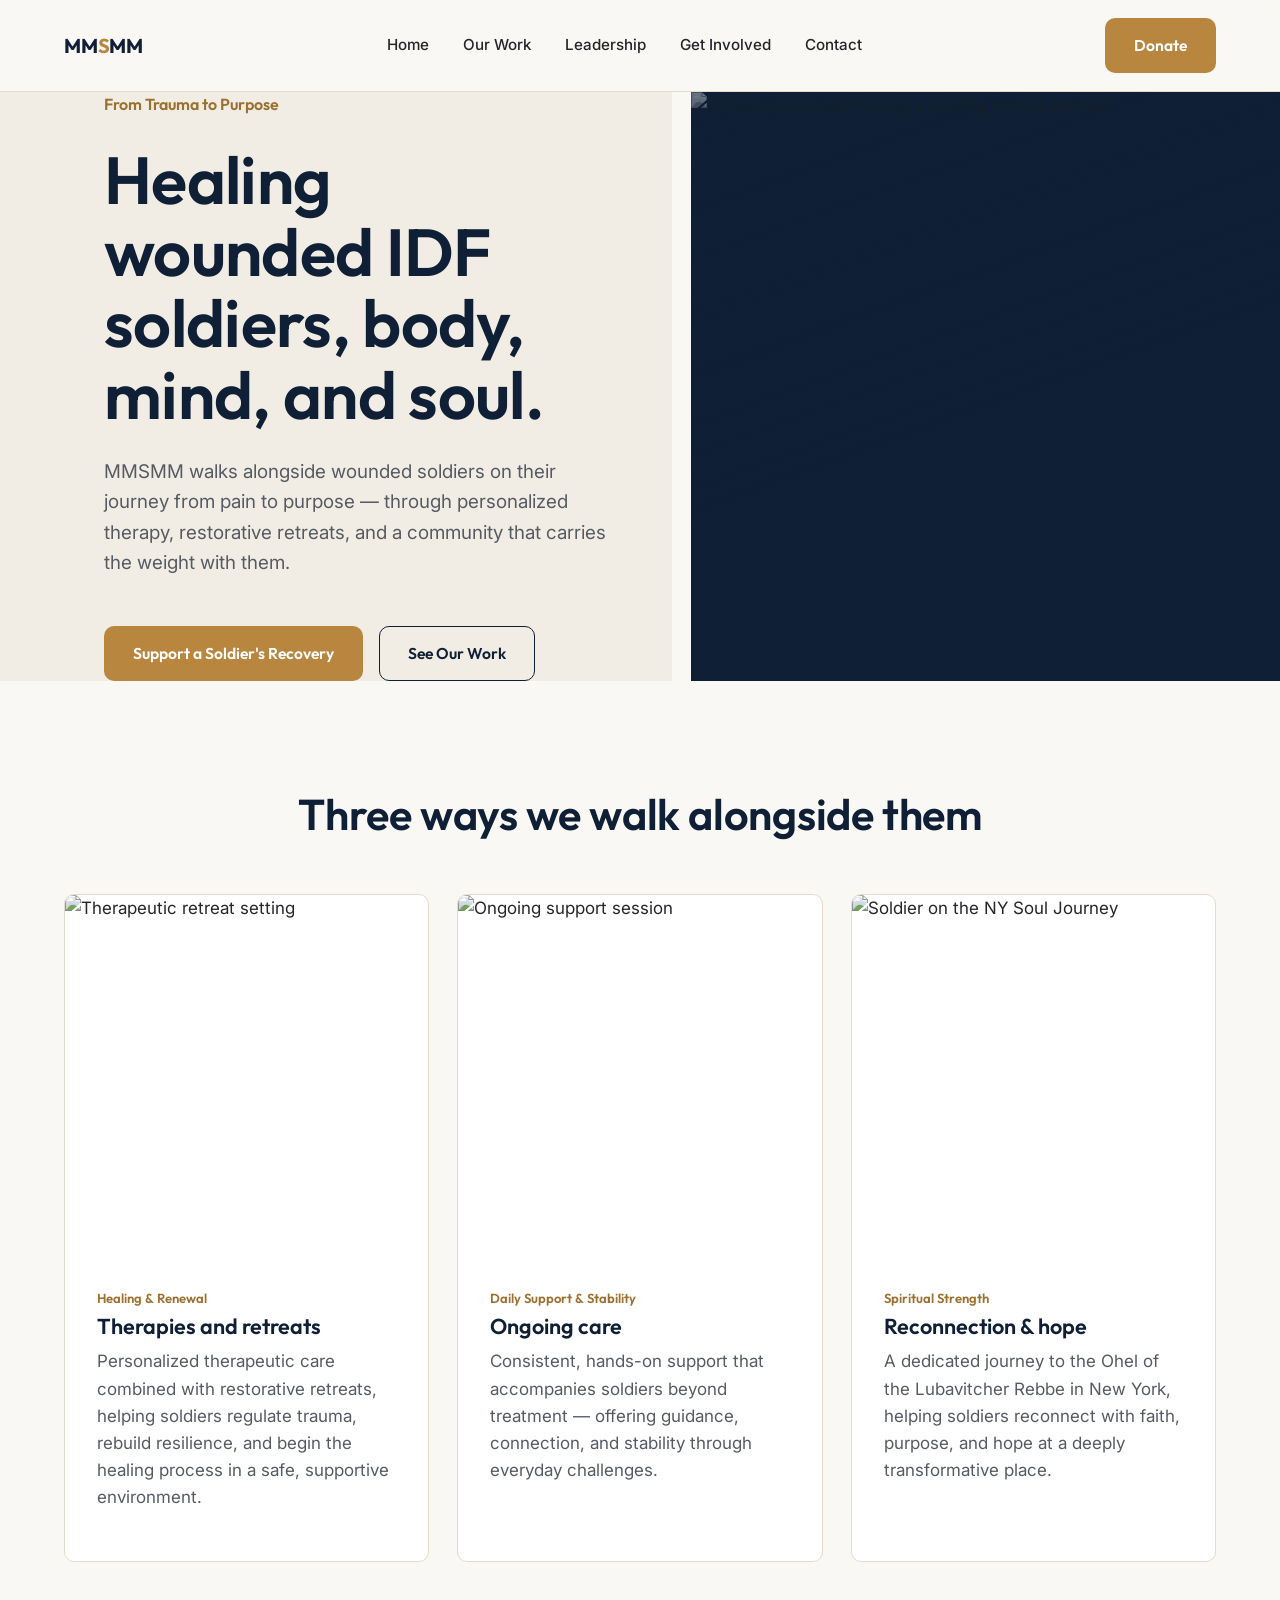
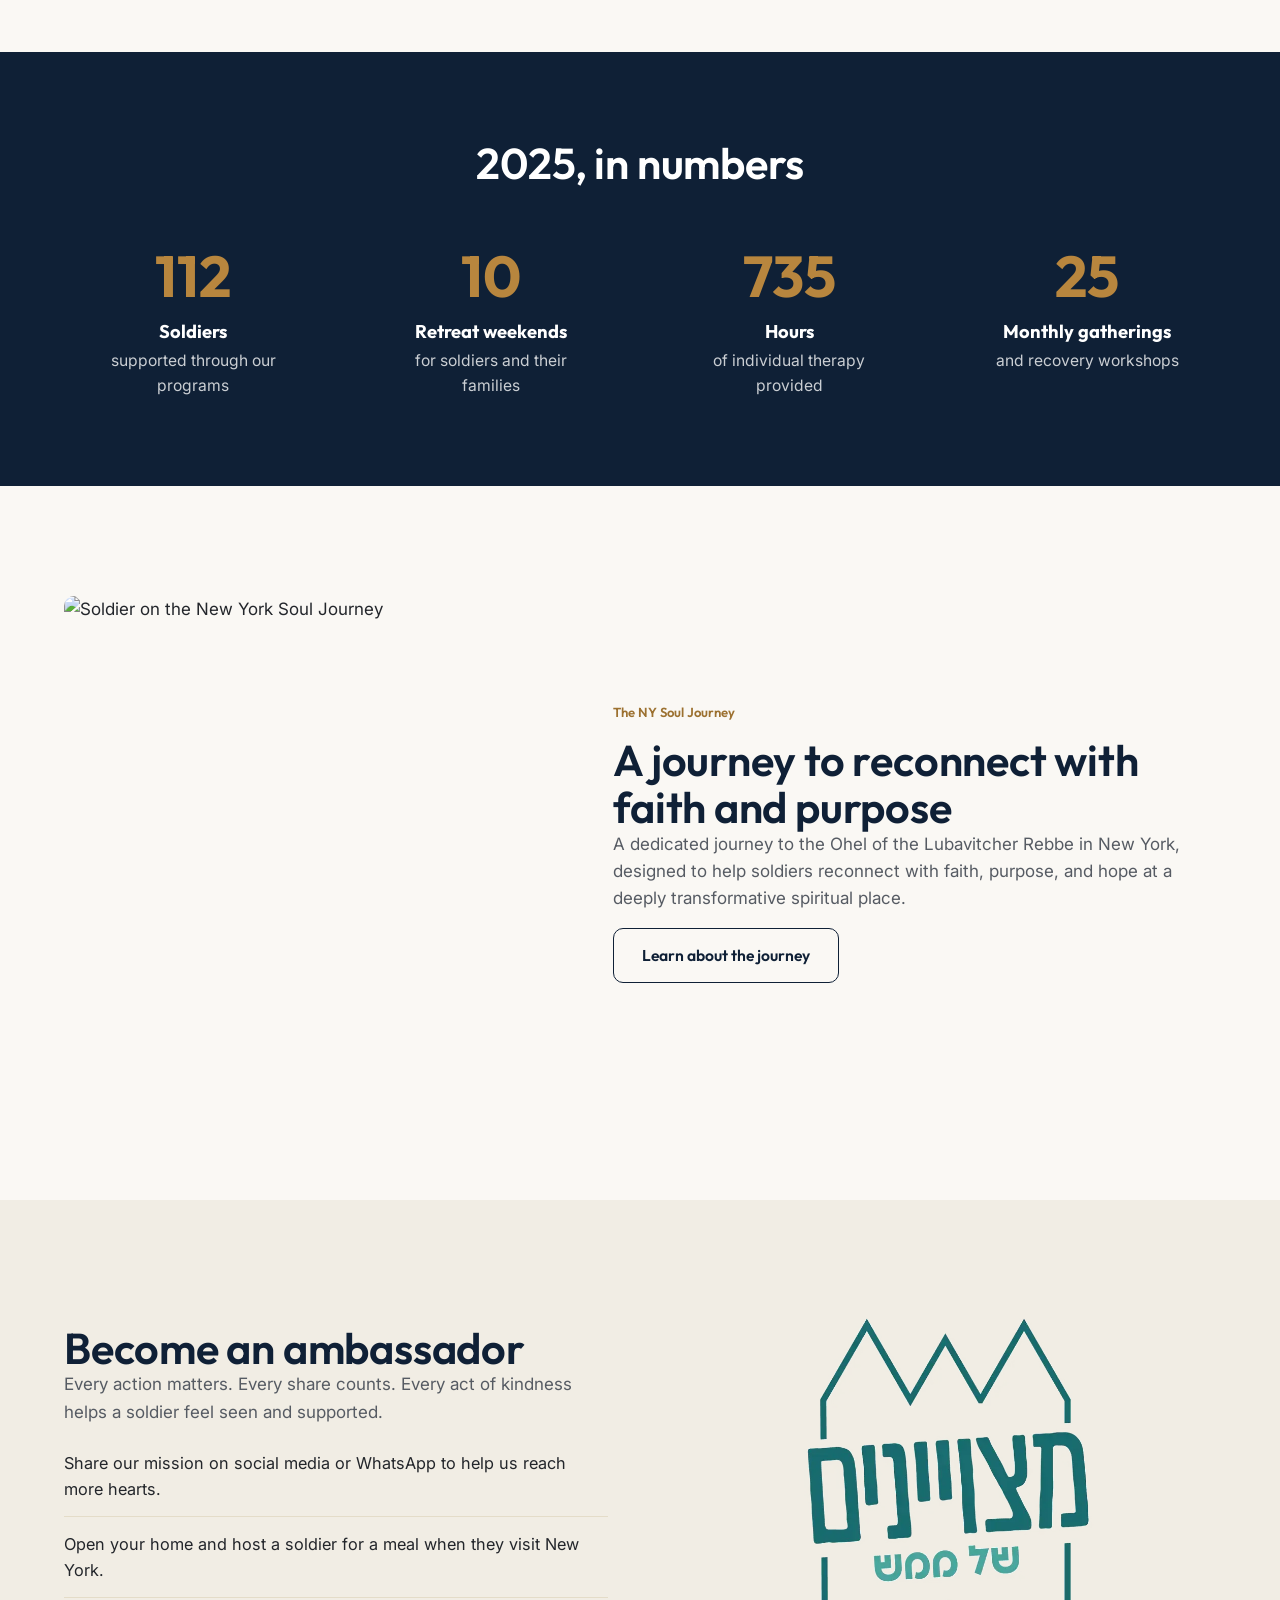
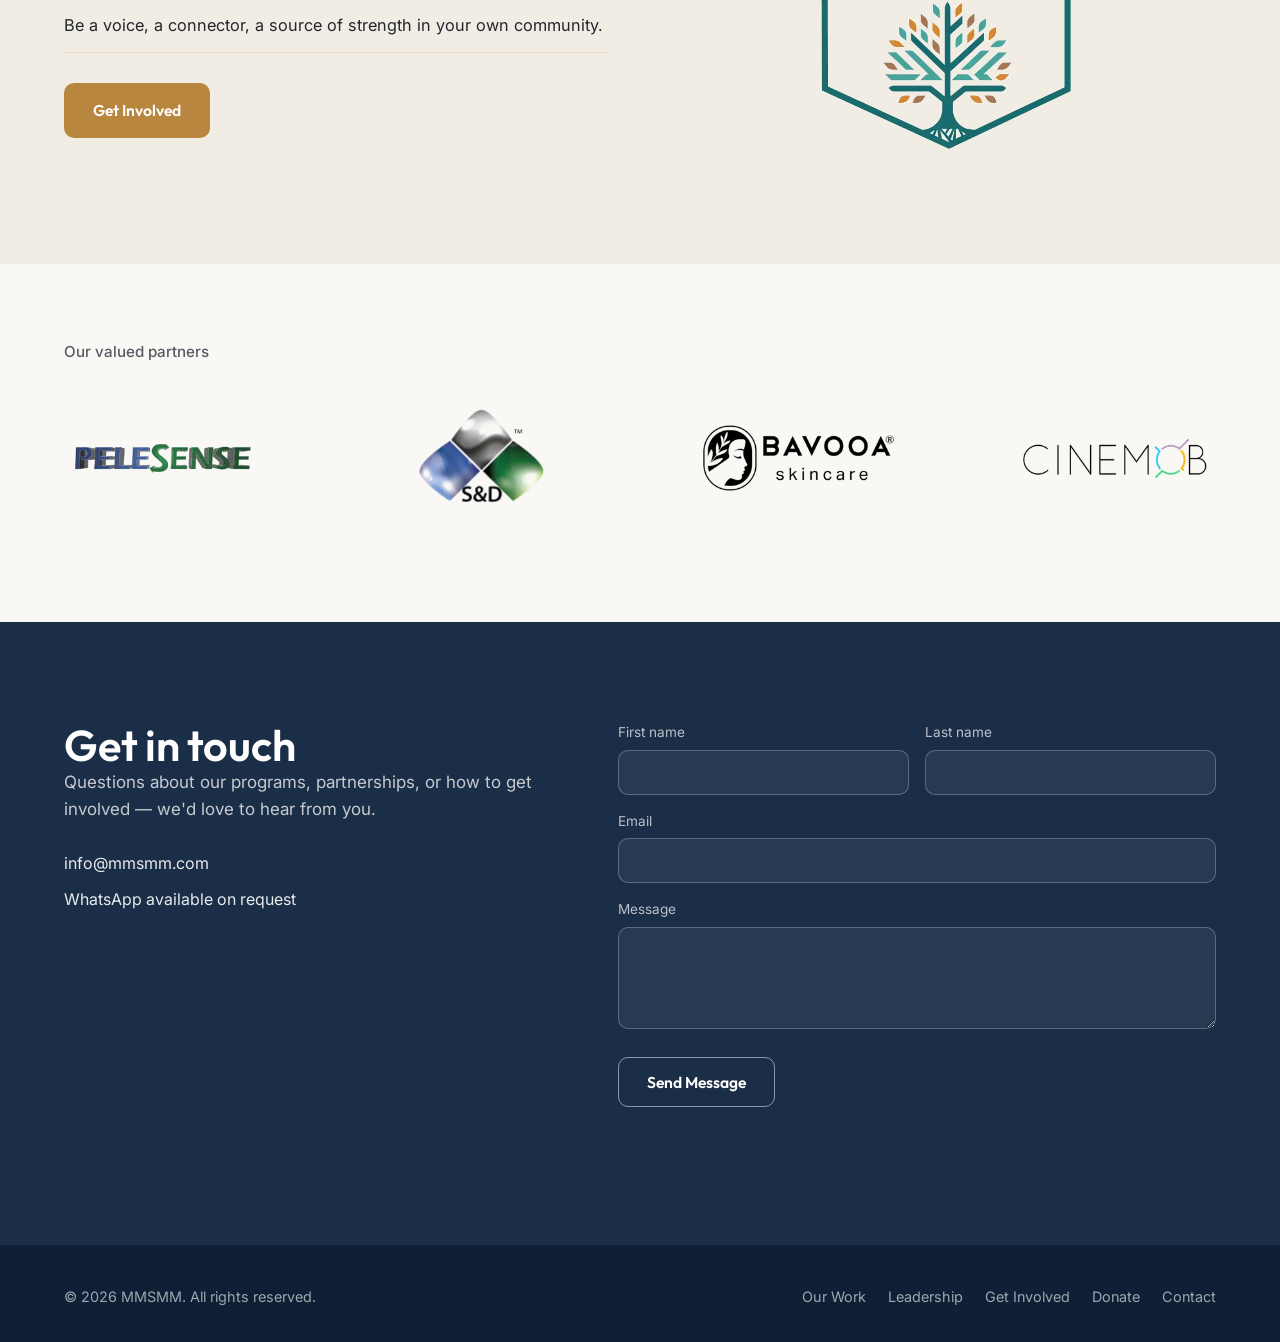
==== index.html @ 06b8f3ea "Initial site build" ====
<!DOCTYPE html>
<html lang="en">
<head>
<meta charset="UTF-8">
<meta name="viewport" content="width=device-width, initial-scale=1">
<title>MMSMM — From Trauma to Purpose</title>
<meta name="description" content="MMSMM walks alongside wounded IDF soldiers on their journey from pain to purpose — healing body, mind, and soul through therapy, retreats, and community.">
<link rel="preconnect" href="https://fonts.googleapis.com">
<link rel="preconnect" href="https://fonts.gstatic.com" crossorigin>
<link href="https://fonts.googleapis.com/css2?family=Outfit:wght@500;600;700&family=Inter:wght@400;500;600&display=swap" rel="stylesheet">
<link rel="stylesheet" href="styles.css">
</head>
<body>

<header class="site-header">
  <div class="header-inner">
    <a href="index.html" class="logo">MM<span>S</span>MM</a>
    <nav class="main-nav">
      <a class="nav-link" href="index.html">Home</a>
      <a class="nav-link" href="our-work.html">Our Work</a>
      <a class="nav-link" href="leadership.html">Leadership</a>
      <a class="nav-link" href="get-involved.html">Get Involved</a>
      <a class="nav-link" href="contact.html">Contact</a>
    </nav>
    <div class="nav-cta">
      <a href="donate.html" class="btn btn-primary">Donate</a>
      <button class="menu-toggle" aria-label="Toggle navigation menu" aria-expanded="false">
        <svg width="24" height="24" viewBox="0 0 24 24" fill="none" stroke="currentColor" stroke-width="2" stroke-linecap="round"><line x1="3" y1="6" x2="21" y2="6"/><line x1="3" y1="12" x2="21" y2="12"/><line x1="3" y1="18" x2="21" y2="18"/></svg>
      </button>
    </div>
  </div>
</header>

<section class="hero">
  <div class="hero-copy">
    <span class="kicker">From Trauma to Purpose</span>
    <h1>Healing wounded IDF soldiers, body, mind, and soul.</h1>
    <p class="lede">MMSMM walks alongside wounded soldiers on their journey from pain to purpose — through personalized therapy, restorative retreats, and a community that carries the weight with them.</p>
    <div class="hero-actions">
      <a href="donate.html" class="btn btn-primary">Support a Soldier's Recovery</a>
      <a href="our-work.html" class="btn btn-ghost">See Our Work</a>
    </div>
  </div>
  <div class="hero-media-wrap">
    <div class="hero-media">
      <img src="https://static.wixstatic.com/media/b46a98_8bb4a972e2da4f43a27bc080349983a8~mv2.jpeg" alt="A wounded soldier during a healing retreat session">
    </div>
  </div>
</section>

<section class="pillars">
  <div class="pillars-inner">
  <div class="section-head">
    <h2>Three ways we walk alongside them</h2>
  </div>
  <div class="pillar-grid">
    <div class="pillar">
      <img src="https://static.wixstatic.com/media/b46a98_950c9abcb3c64e97bf19bcee952cb808~mv2.jpeg" alt="Therapeutic retreat setting">
      <div class="pillar-body">
        <span class="pillar-tag">Healing &amp; Renewal</span>
        <h3>Therapies and retreats</h3>
        <p>Personalized therapeutic care combined with restorative retreats, helping soldiers regulate trauma, rebuild resilience, and begin the healing process in a safe, supportive environment.</p>
      </div>
    </div>
    <div class="pillar">
      <img src="https://static.wixstatic.com/media/b46a98_f870d3fb9c48407ab88215f0768ea2e6~mv2.jpeg" alt="Ongoing support session">
      <div class="pillar-body">
        <span class="pillar-tag">Daily Support &amp; Stability</span>
        <h3>Ongoing care</h3>
        <p>Consistent, hands-on support that accompanies soldiers beyond treatment — offering guidance, connection, and stability through everyday challenges.</p>
      </div>
    </div>
    <div class="pillar">
      <img src="https://static.wixstatic.com/media/b46a98_326c14e13ebd45d7a5a5e65fdb64dbaa~mv2.jpeg" alt="Soldier on the NY Soul Journey">
      <div class="pillar-body">
        <span class="pillar-tag">Spiritual Strength</span>
        <h3>Reconnection &amp; hope</h3>
        <p>A dedicated journey to the Ohel of the Lubavitcher Rebbe in New York, helping soldiers reconnect with faith, purpose, and hope at a deeply transformative place.</p>
      </div>
    </div>
  </div>
  </div>
</section>

<section class="stats-band">
  <div class="stats-inner">
    <h2 style="grid-column: 1 / -1;">2025, in numbers</h2>
    <div>
      <div class="stat-num" data-target="117">0</div>
      <div class="stat-label"><span class="stat-key">Soldiers</span>supported through our programs</div>
    </div>
    <div>
      <div class="stat-num" data-target="11">0</div>
      <div class="stat-label"><span class="stat-key">Retreat weekends</span>for soldiers and their families</div>
    </div>
    <div>
      <div class="stat-num" data-target="770">0</div>
      <div class="stat-label"><span class="stat-key">Hours</span>of individual therapy provided</div>
    </div>
    <div>
      <div class="stat-num" data-target="26">0</div>
      <div class="stat-label"><span class="stat-key">Monthly gatherings</span>and recovery workshops</div>
    </div>
  </div>
</section>

<section class="journey-outer">
  <div class="journey">
  <img src="https://static.wixstatic.com/media/b46a98_326c14e13ebd45d7a5a5e65fdb64dbaa~mv2.jpeg" alt="Soldier on the New York Soul Journey">
  <div class="journey-copy">
    <span class="pillar-tag">The NY Soul Journey</span>
    <h2>A journey to reconnect with faith and purpose</h2>
    <p class="lede">A dedicated journey to the Ohel of the Lubavitcher Rebbe in New York, designed to help soldiers reconnect with faith, purpose, and hope at a deeply transformative spiritual place.</p>
    <a href="our-work.html" class="btn btn-ghost">Learn about the journey</a>
  </div>
  </div>
</section>

<section class="ambassador">
  <div class="ambassador-inner">
    <div>
      <h2>Become an ambassador</h2>
      <p>Every action matters. Every share counts. Every act of kindness helps a soldier feel seen and supported.</p>
      <ul>
        <li>Share our mission on social media or WhatsApp to help us reach more hearts.</li>
        <li>Open your home and host a soldier for a meal when they visit New York.</li>
        <li>Be a voice, a connector, a source of strength in your own community.</li>
      </ul>
      <a href="get-involved.html" class="btn btn-primary">Get Involved</a>
    </div>
    <div class="ambassador-media">
      <img src="assets/ambassador-logo.webp" alt="MMSMM Ambassadors of Real Excellence logo">
    </div>
  </div>
</section>

<section class="partners-outer">
  <div class="partners">
  <h3>Our valued partners</h3>
  <div class="partner-row">
    <img src="assets/partner-pelesense.webp" alt="PeleSense">
    <img src="assets/partner-sd.webp" alt="S&amp;D">
    <img src="assets/partner-bavooa.webp" alt="Bavooa Skincare">
    <img src="assets/partner-cinemob.webp" alt="Cinemob">
  </div>
  </div>
</section>

<section class="contact-band" id="contact">
  <div class="contact-inner">
    <div>
      <h2>Get in touch</h2>
      <p>Questions about our programs, partnerships, or how to get involved — we'd love to hear from you.</p>
      <div class="contact-detail">
        <div>info@mmsmm.com</div>
        <div>WhatsApp available on request</div>
      </div>
    </div>
    <form class="contact-form" data-ajax-form action="https://formspree.io/f/mjyvenea" method="POST">
      <div class="form-row">
        <div>
          <label for="fname">First name</label>
          <input id="fname" name="First Name" type="text" required>
        </div>
        <div>
          <label for="lname">Last name</label>
          <input id="lname" name="Last Name" type="text" required>
        </div>
      </div>
      <div>
        <label for="email">Email</label>
        <input id="email" name="Email" type="email" required>
      </div>
      <div>
        <label for="message">Message</label>
        <textarea id="message" name="Message" rows="4" required></textarea>
      </div>
      <button type="submit" class="btn btn-on-dark">Send Message</button>
      <p class="form-status" role="status" aria-live="polite"></p>
    </form>
  </div>
</section>

<footer class="site-footer">
  <div class="footer-inner">
    <div>© 2026 MMSMM. All rights reserved.</div>
    <div class="footer-links">
      <a href="our-work.html">Our Work</a>
      <a href="leadership.html">Leadership</a>
      <a href="get-involved.html">Get Involved</a>
      <a href="donate.html">Donate</a>
      <a href="contact.html">Contact</a>
    </div>
  </div>
</footer>

<script src="script.js" defer></script>
</body>
</html>
---- styles.css ----
/* ========================================================
   MMSMM — Design Tokens
   ======================================================== */
:root {
  --navy-900: #0F2036;
  --navy-800: #1B2E47;
  --navy-700: #2A4666;
  --ink: #23262B;
  --ink-soft: #565B63;
  --paper: #FAF8F4;
  --paper-dim: #F1EDE4;
  --sand-200: #E4DCC8;
  --gold-500: #B8863E;
  --gold-600: #9C7130;
  --gold-100: #EFE3CB;
  --white: #FFFFFF;

  --font-display: 'Outfit', sans-serif;
  --font-body: 'Inter', sans-serif;

  --max-w: 1180px;
  --edge: clamp(24px, 5vw, 72px);

  --radius-sm: 10px;
  --radius-md: 10px;
  --radius-lg: 10px;
}

* { box-sizing: border-box; }
html { scroll-behavior: smooth; }

body {
  margin: 0;
  background: var(--paper);
  color: var(--ink);
  font-family: var(--font-body);
  font-size: 17px;
  line-height: 1.6;
  -webkit-font-smoothing: antialiased;
  overflow-x: hidden;
}

img { max-width: 100%; display: block; }

a { color: inherit; text-decoration: none; }

.wrap {
  width: min(var(--max-w), calc(100% - 2 * var(--edge)));
  margin: 0 auto;
}

h1, h2, h3, h4 {
  font-family: var(--font-display);
  color: var(--navy-900);
  margin: 0;
  line-height: 1.08;
  font-weight: 600;
}

h1 { font-size: clamp(2.6rem, 5.2vw, 4.4rem); letter-spacing: -0.01em; }
.page-hero h1 { margin-bottom: 20px; }
h2 { font-size: clamp(1.9rem, 3.4vw, 2.7rem); letter-spacing: -0.005em; }
h3 { font-size: 1.35rem; }

p { margin: 0 0 1rem; max-width: 62ch; color: var(--ink-soft); }

.btn {
  display: inline-flex;
  align-items: center;
  gap: 8px;
  padding: 14px 28px;
  border-radius: var(--radius-sm);
  font-family: var(--font-display);
  font-weight: 600;
  font-size: 0.98rem;
  border: 1px solid transparent;
  cursor: pointer;
  transition: background 0.2s ease, color 0.2s ease, border-color 0.2s ease;
}
.btn-primary { background: var(--gold-500); color: var(--white); }
.btn-primary:hover { background: var(--gold-600); }
.btn-ghost { background: transparent; color: var(--navy-900); border-color: var(--navy-900); }
.btn-ghost:hover { background: var(--navy-900); color: var(--white); }
.btn-on-dark { background: transparent; color: var(--white); border-color: rgba(255,255,255,0.5); }
.btn-on-dark:hover { background: var(--white); color: var(--navy-900); border-color: var(--white); }

/* ---------------- Header ---------------- */
header.site-header {
  position: sticky;
  top: 0;
  z-index: 50;
  background: rgba(250, 248, 244, 0.92);
  backdrop-filter: blur(8px);
  border-bottom: 1px solid var(--sand-200);
}
.header-inner {
  display: flex;
  align-items: center;
  justify-content: space-between;
  padding: 18px 0;
  width: min(var(--max-w), calc(100% - 2 * var(--edge)));
  margin: 0 auto;
}
.logo {
  font-family: var(--font-display);
  font-weight: 700;
  font-size: 1.25rem;
  color: var(--navy-900);
  letter-spacing: -0.01em;
}
.logo span { color: var(--gold-500); }
nav.main-nav { display: flex; align-items: center; gap: 34px; }
nav.main-nav a.nav-link {
  font-size: 0.95rem;
  font-weight: 500;
  color: var(--ink);
  position: relative;
}
nav.main-nav a.nav-link:hover { color: var(--navy-900); }
.nav-cta { display: flex; align-items: center; gap: 20px; }
.menu-toggle {
  display: none;
  background: none;
  border: none;
  cursor: pointer;
  padding: 6px;
  color: var(--navy-900);
  align-items: center;
  justify-content: center;
}
.menu-toggle svg { display: block; }

/* ---------------- Hero ---------------- */
.hero {
  display: grid;
  grid-template-columns: 1.05fr 0.95fr;
  align-items: stretch;
  min-height: 60vh;
}
.hero-copy {
  display: flex;
  flex-direction: column;
  justify-content: center;
  padding: 0 var(--edge) 0 calc(var(--edge) + 40px);
  gap: 26px;
  background: var(--paper-dim);
}
.hero-copy .kicker {
  font-family: var(--font-display);
  font-size: 1rem;
  font-weight: 600;
  color: var(--gold-600);
}
.hero-copy p.lede {
  font-size: 1.18rem;
  color: var(--ink-soft);
  max-width: 46ch;
}
.hero-actions { display: flex; gap: 16px; flex-wrap: wrap; margin-top: 6px; }
.hero-media-wrap {
  display: flex;
  justify-content: flex-end;
  align-items: stretch;
}
.hero-media {
  position: relative;
  overflow: hidden;
  background: var(--navy-900);
  height: 100%;
  width: auto;
  aspect-ratio: 1/1;
}
.hero-media img {
  width: 100%;
  height: 100%;
  object-fit: cover;
  filter: grayscale(1) sepia(0.18) saturate(1.3) hue-rotate(178deg) contrast(1.05) brightness(0.85);
  opacity: 0;
  animation: reveal-photo 1.4s ease-out 0.3s forwards;
}
.hero-media::after {
  content: '';
  position: absolute; inset: 0;
  background: linear-gradient(160deg, rgba(15,32,54,0.55), rgba(15,32,54,0.05) 55%);
}
@keyframes reveal-photo {
  0% { opacity: 0; transform: scale(1.04); }
  100% { opacity: 1; transform: scale(1); }
}
@media (prefers-reduced-motion: reduce) {
  .hero-media img { animation: none; opacity: 1; }
}

/* ---------------- Pillars ---------------- */
.pillars {
  padding: 110px var(--edge) 90px;
}
.pillars-inner {
  max-width: var(--max-w);
  margin: 0 auto;
}
.section-head { margin: 0 auto 56px; text-align: center; max-width: none; }
.section-head h2 { max-width: 30ch; margin: 0 auto; }
.pillar-grid {
  display: grid;
  grid-template-columns: repeat(3, 1fr);
  gap: 28px;
}
.pillar {
  background: var(--white);
  border: 1px solid var(--sand-200);
  border-radius: var(--radius-md);
  overflow: hidden;
  display: flex;
  flex-direction: column;
}
.pillar img {
  width: 100%;
  aspect-ratio: 1/1;
  object-fit: cover;
  filter: grayscale(0.35) sepia(0.08) saturate(1.1);
}

.ambassador-media {
  aspect-ratio: 1/1;
  display: flex;
  align-items: center;
  justify-content: center;
  padding: 18px;
}
.ambassador-media img {
  width: 100%;
  height: 100%;
  object-fit: contain;
}
.pillar-body { padding: 30px 32px 34px; }
.pillar-body h3 { margin-bottom: 10px; }
.pillar-tag {
  font-family: var(--font-display);
  font-size: 0.82rem;
  font-weight: 600;
  color: var(--gold-600);
  margin-bottom: 6px;
  display: block;
}

/* ---------------- Stats ---------------- */
.stats-band {
  background: var(--navy-900);
  color: var(--white);
  padding: 88px var(--edge);
}
.stats-inner {
  max-width: var(--max-w);
  margin: 0 auto;
  display: grid;
  grid-template-columns: repeat(4, 1fr);
  gap: 40px;
}
.stats-band h2 { color: var(--white); max-width: 520px; margin: 0 auto 20px; text-align: center; }
.stats-inner > div { text-align: center; }
.stat-num {
  font-family: var(--font-display);
  font-size: clamp(2.6rem, 4.6vw, 3.6rem);
  font-weight: 700;
  color: var(--gold-500);
  line-height: 1;
  margin-bottom: 12px;
}
.stat-label { color: rgba(255,255,255,0.78); font-size: 0.98rem; max-width: 20ch; margin: 0 auto; }
.stat-key {
  display: block;
  font-family: var(--font-display);
  font-weight: 700;
  font-size: 1.15rem;
  color: #FFFFFF;
  margin-bottom: 2px;
}

/* ---------------- Journey feature ---------------- */
.journey-outer {
  padding: 110px var(--edge);
}
.journey {
  display: grid;
  grid-template-columns: 0.9fr 1.1fr;
  align-items: center;
  max-width: var(--max-w);
  margin: 0 auto;
  gap: 56px;
}
.journey img {
  width: 100%;
  aspect-ratio: 1/1;
  object-fit: cover;
  border-radius: var(--radius-lg);
}
.journey-copy .pillar-tag { margin-bottom: 14px; }

/* ---------------- Ambassador / Get Involved ---------------- */
.ambassador {
  background: var(--paper-dim);
  padding: 60px var(--edge);
}
.ambassador-inner {
  max-width: var(--max-w);
  margin: 0 auto;
  display: grid;
  grid-template-columns: 1fr 1fr;
  gap: 64px;
  align-items: center;
}
.ambassador ul { padding: 0; margin: 24px 0 30px; list-style: none; }
.ambassador li {
  padding: 14px 0;
  border-bottom: 1px solid var(--sand-200);
  color: var(--ink);
  font-size: 1.02rem;
}
.ambassador li:first-child { padding-top: 0; }

/* ---------------- Partners ---------------- */
.partners-outer {
  padding: 80px var(--edge) 100px;
}
.partners {
  max-width: var(--max-w);
  margin: 0 auto;
  text-align: left;
}
.partners h3 { color: var(--ink-soft); font-size: 0.95rem; font-weight: 500; margin-bottom: 34px; font-family: var(--font-body); }
.partner-row {
  display: flex;
  align-items: center;
  justify-content: space-between;
  gap: 20px;
  flex-wrap: wrap;
}
.partner-row img {
  max-height: 128px;
  width: auto;
}
@media (max-width: 980px) {
  .partner-row { justify-content: center; }
}

/* ---------------- Contact ---------------- */
.contact-band {
  background: var(--navy-800);
  color: var(--white);
  padding: 100px var(--edge);
}
.contact-inner {
  max-width: var(--max-w);
  margin: 0 auto;
  display: grid;
  grid-template-columns: 0.9fr 1.1fr;
  gap: 64px;
}
.contact-band h2 { color: var(--white); }
.contact-band p { color: rgba(255,255,255,0.75); }
.contact-detail { margin-top: 28px; font-size: 1rem; }
.contact-detail div { margin-bottom: 10px; color: rgba(255,255,255,0.9); }

form.contact-form { display: grid; gap: 16px; }
.form-row { display: grid; grid-template-columns: 1fr 1fr; gap: 16px; }
.contact-form label {
  font-size: 0.85rem;
  color: rgba(255,255,255,0.7);
  display: block;
  margin-bottom: 6px;
}
.contact-form input,
.contact-form textarea {
  width: 100%;
  background: rgba(255,255,255,0.06);
  border: 1px solid rgba(255,255,255,0.25);
  border-radius: var(--radius-sm);
  padding: 12px 14px;
  color: var(--white);
  font-family: var(--font-body);
  font-size: 0.98rem;
}
.contact-form input:focus,
.contact-form textarea:focus {
  outline: 2px solid var(--gold-500);
  outline-offset: 1px;
  border-color: transparent;
}
.contact-form button { margin-top: 4px; width: fit-content; }
.form-status {
  margin: 4px 0 0;
  font-size: 0.92rem;
  min-height: 1.2em;
}
.form-status.success { color: #8FD19E; }
.form-status.error { color: #E8A0A0; }
.contact-form button[disabled] { opacity: 0.6; cursor: not-allowed; }

/* ---------------- Footer ---------------- */
footer.site-footer {
  background: var(--navy-900);
  color: rgba(255,255,255,0.6);
  padding: 40px var(--edge) 34px;
  font-size: 0.9rem;
}
.footer-inner {
  max-width: var(--max-w);
  margin: 0 auto;
  display: flex;
  justify-content: space-between;
  align-items: center;
  flex-wrap: wrap;
  gap: 16px;
}
.footer-links { display: flex; gap: 22px; flex-wrap: wrap; }

/* ---------------- Focus visibility ---------------- */
a:focus-visible, button:focus-visible, input:focus-visible, textarea:focus-visible {
  outline: 2px solid var(--gold-500);
  outline-offset: 2px;
}

/* ---------------- Responsive ---------------- */
@media (max-width: 980px) {
  nav.main-nav {
    display: none;
    position: absolute;
    top: 100%;
    left: 0;
    right: 0;
    background: var(--paper);
    border-bottom: 1px solid var(--sand-200);
    flex-direction: column;
    align-items: flex-start;
    padding: 12px var(--edge) 24px;
    gap: 4px;
    box-shadow: 0 12px 24px rgba(15,32,54,0.08);
  }
  nav.main-nav.nav-open { display: flex; }
  nav.main-nav a.nav-link { padding: 12px 0; width: 100%; border-bottom: 1px solid var(--paper-dim); }
  .menu-toggle { display: flex; }
  .hero { grid-template-columns: 1fr; min-height: auto; }
  .hero-media-wrap { justify-content: center; }
  .hero-media { height: 40vh; }
  .pillar-grid { grid-template-columns: 1fr; }
  .stats-inner { grid-template-columns: 1fr 1fr; }
  .journey { grid-template-columns: 1fr; }
  .ambassador-inner { grid-template-columns: 1fr; }
  .contact-inner { grid-template-columns: 1fr; }
  .form-row { grid-template-columns: 1fr; }
}
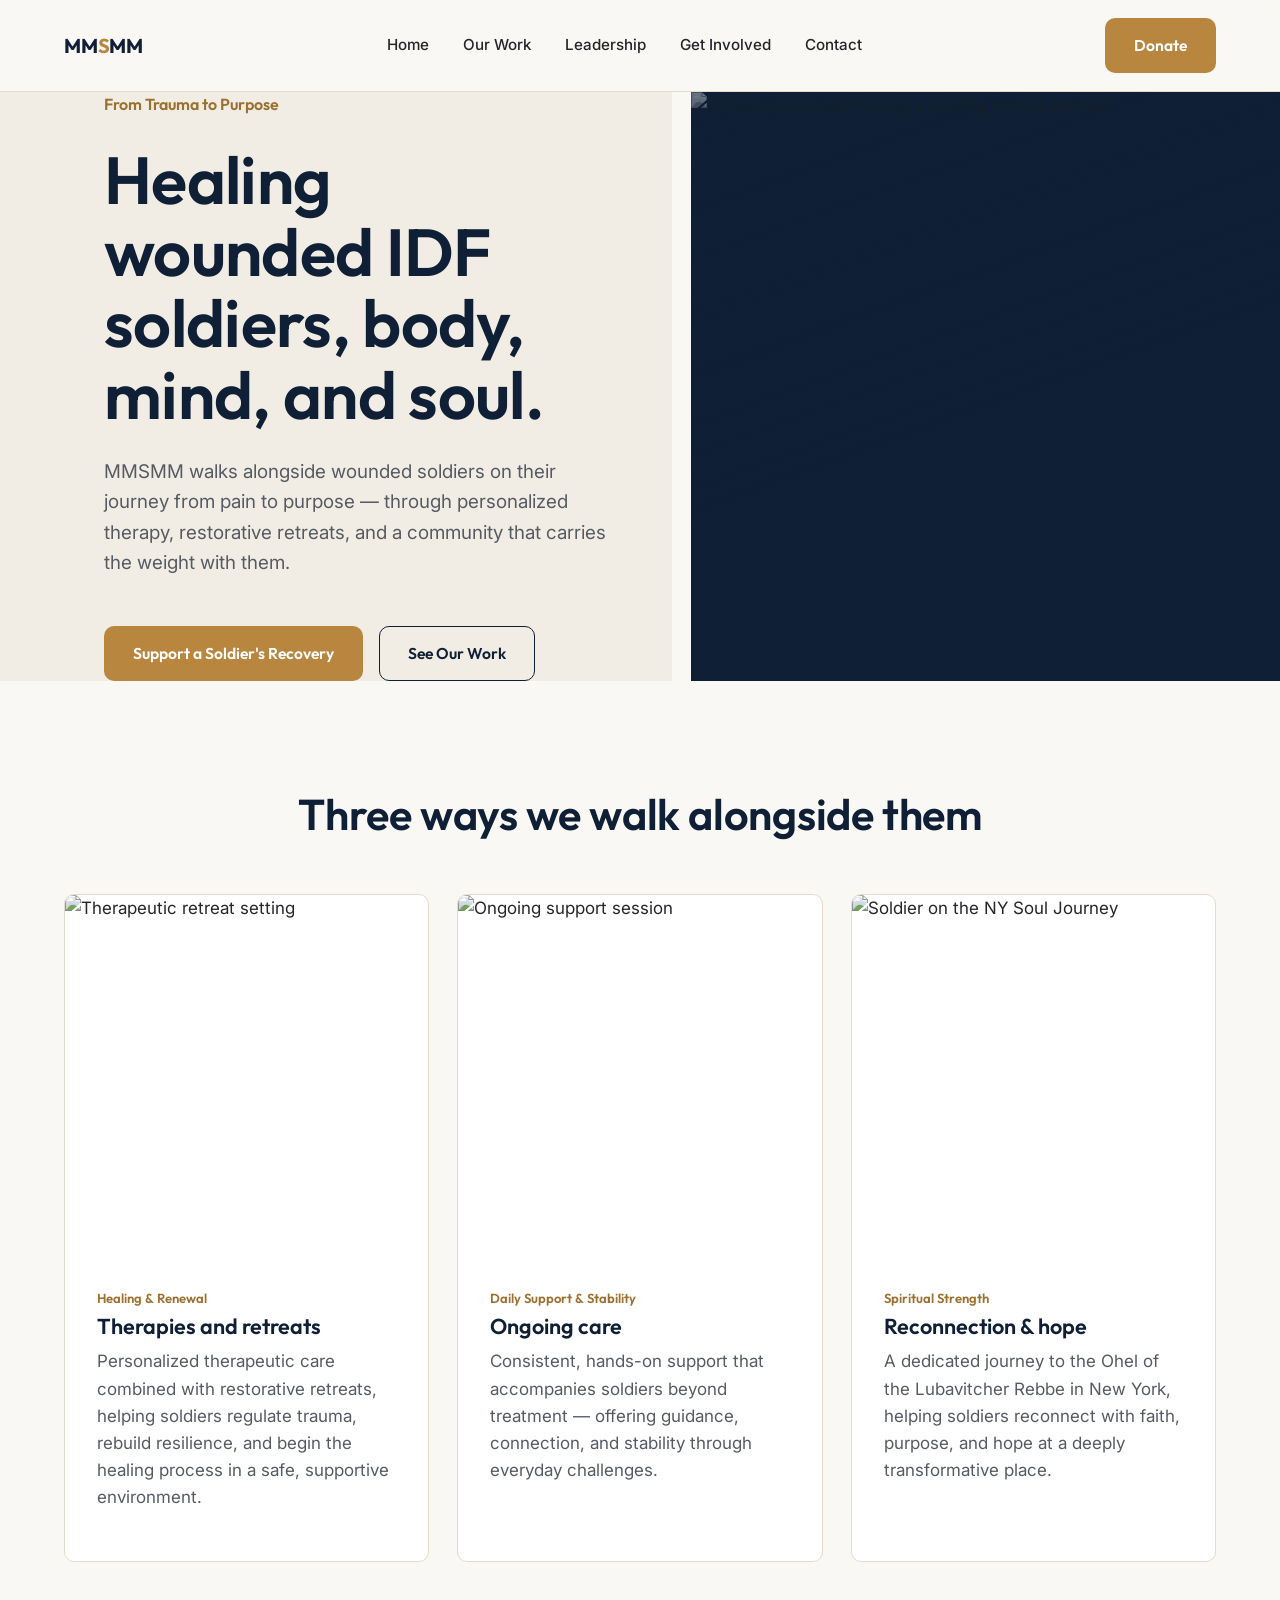
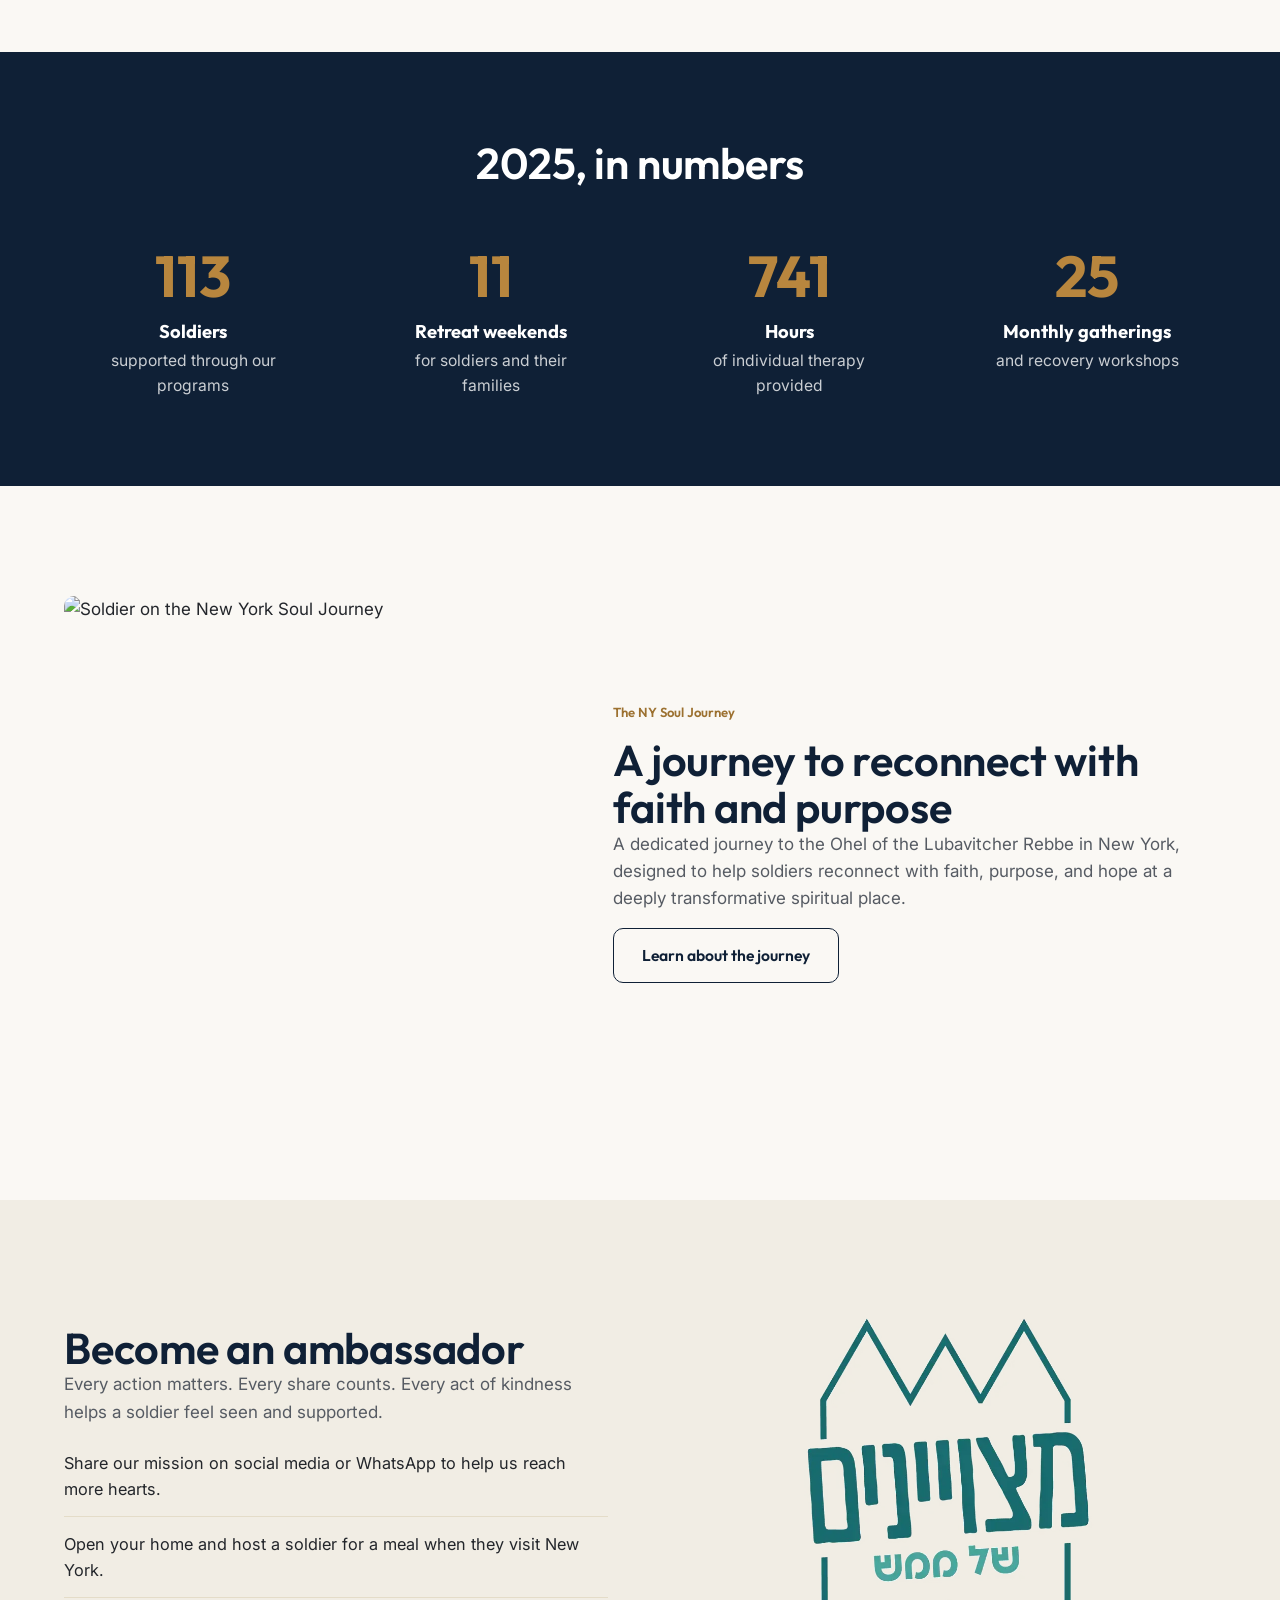
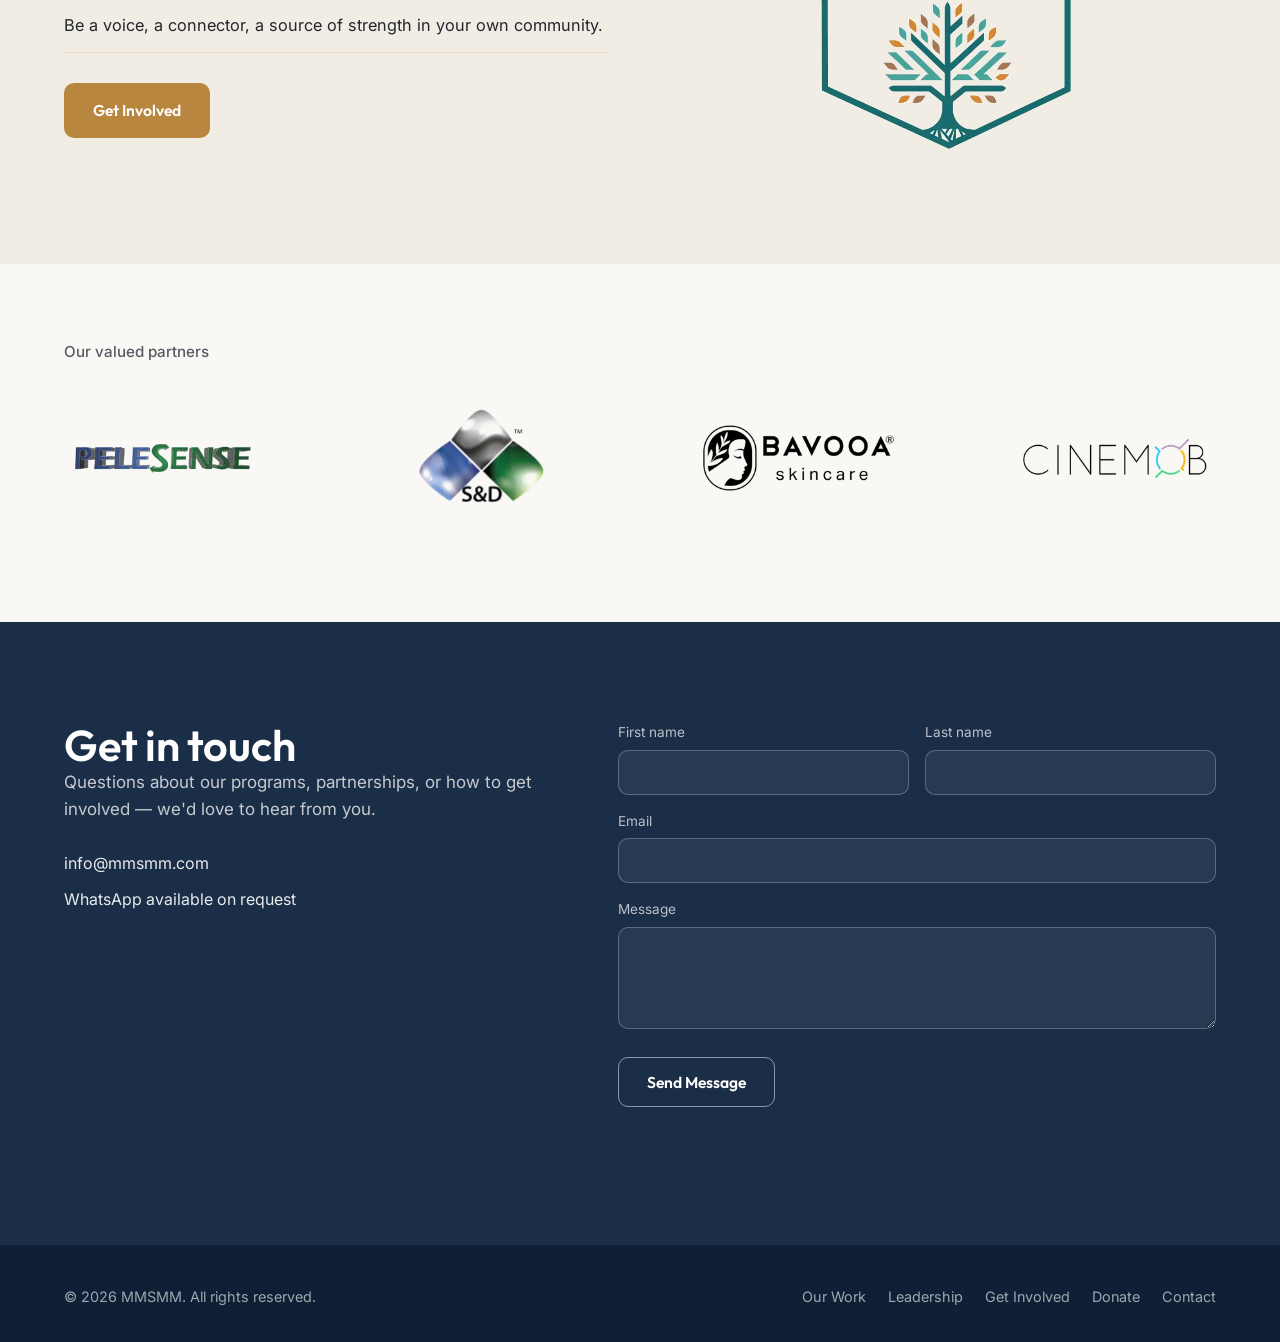
==== commit d2942e73: "Point donate buttons to fundraiser campaign" ====
--- a/index.html
+++ b/index.html
@@ -23,7 +23,7 @@
       <a class="nav-link" href="contact.html">Contact</a>
     </nav>
     <div class="nav-cta">
-      <a href="donate.html" class="btn btn-primary">Donate</a>
+      <a href="https://abcharity.org/mmsmm" target="_blank" rel="noopener noreferrer" class="btn btn-primary">Donate</a>
       <button class="menu-toggle" aria-label="Toggle navigation menu" aria-expanded="false">
         <svg width="24" height="24" viewBox="0 0 24 24" fill="none" stroke="currentColor" stroke-width="2" stroke-linecap="round"><line x1="3" y1="6" x2="21" y2="6"/><line x1="3" y1="12" x2="21" y2="12"/><line x1="3" y1="18" x2="21" y2="18"/></svg>
       </button>
@@ -37,7 +37,7 @@
     <h1>Healing wounded IDF soldiers, body, mind, and soul.</h1>
     <p class="lede">MMSMM walks alongside wounded soldiers on their journey from pain to purpose — through personalized therapy, restorative retreats, and a community that carries the weight with them.</p>
     <div class="hero-actions">
-      <a href="donate.html" class="btn btn-primary">Support a Soldier's Recovery</a>
+      <a href="https://abcharity.org/mmsmm" target="_blank" rel="noopener noreferrer" class="btn btn-primary">Support a Soldier's Recovery</a>
       <a href="our-work.html" class="btn btn-ghost">See Our Work</a>
     </div>
   </div>
@@ -188,7 +188,7 @@
       <a href="our-work.html">Our Work</a>
       <a href="leadership.html">Leadership</a>
       <a href="get-involved.html">Get Involved</a>
-      <a href="donate.html">Donate</a>
+      <a href="https://abcharity.org/mmsmm" target="_blank" rel="noopener noreferrer">Donate</a>
       <a href="contact.html">Contact</a>
     </div>
   </div>
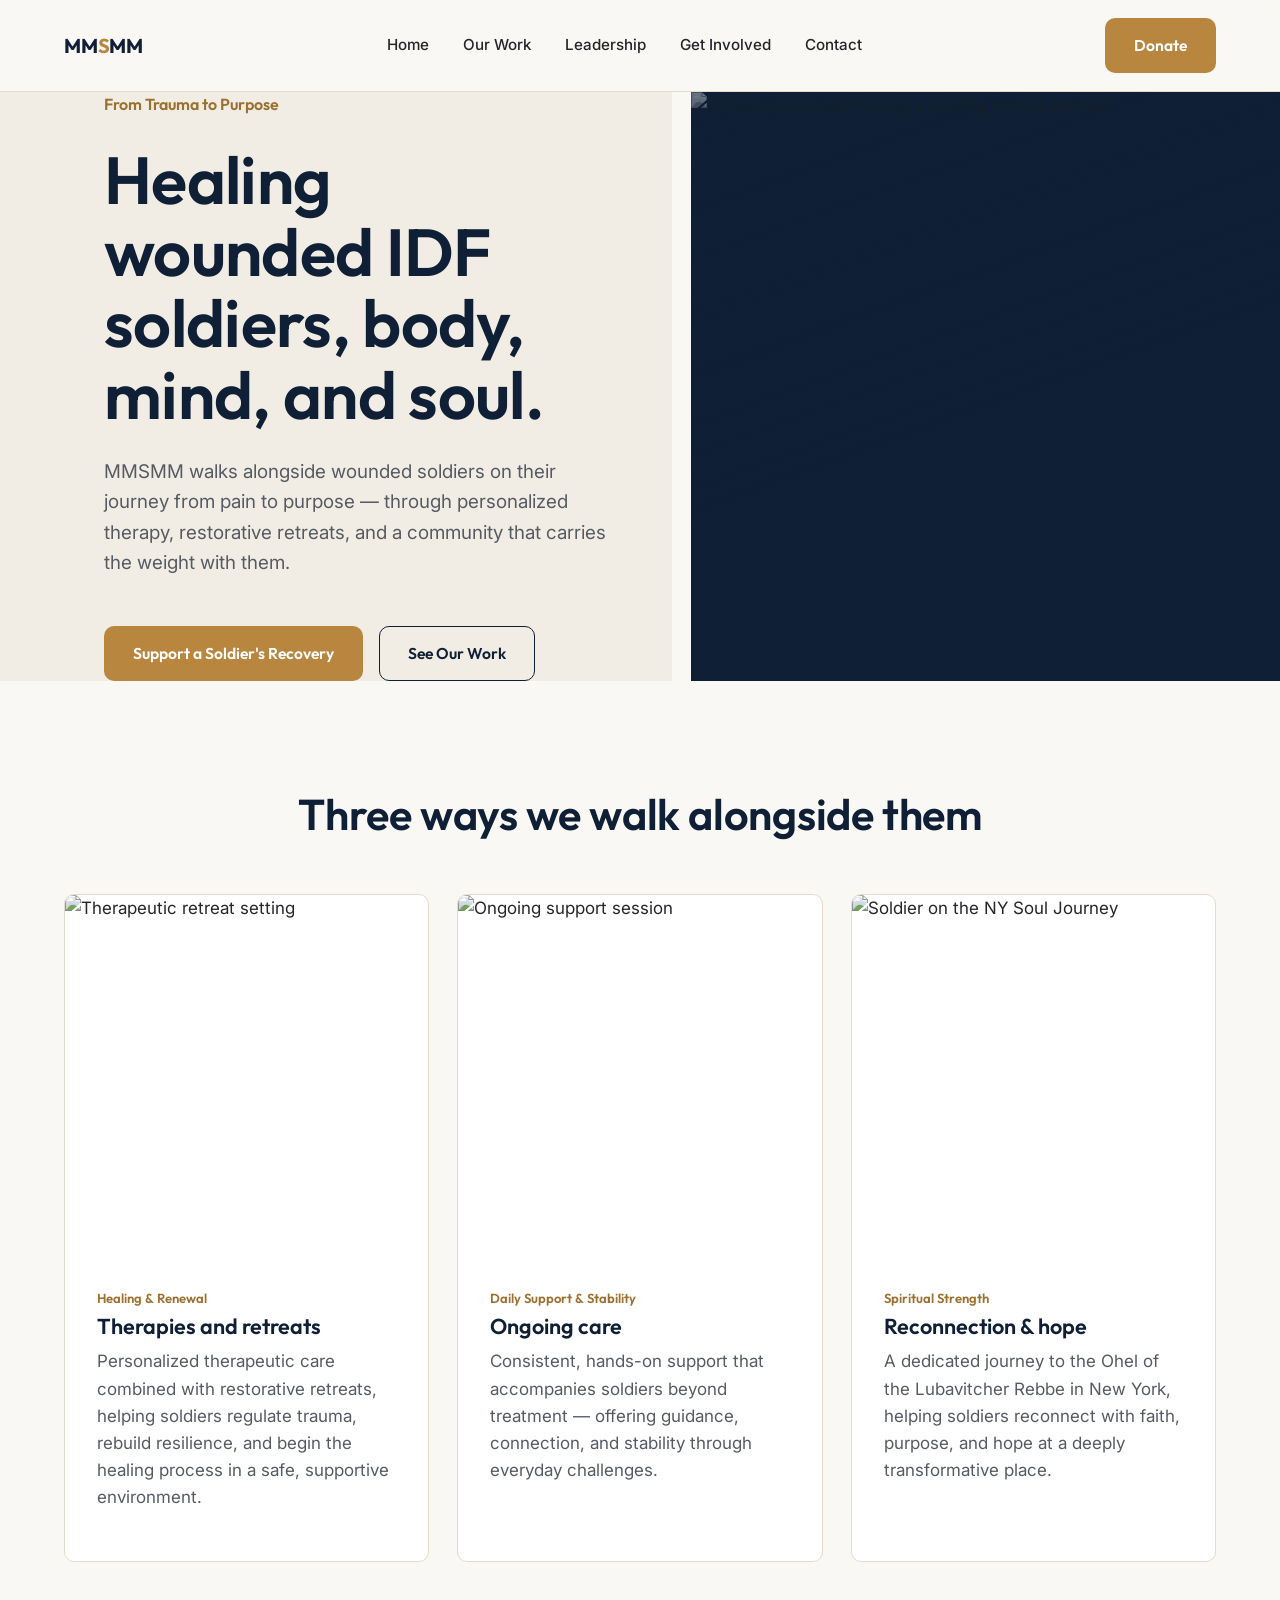
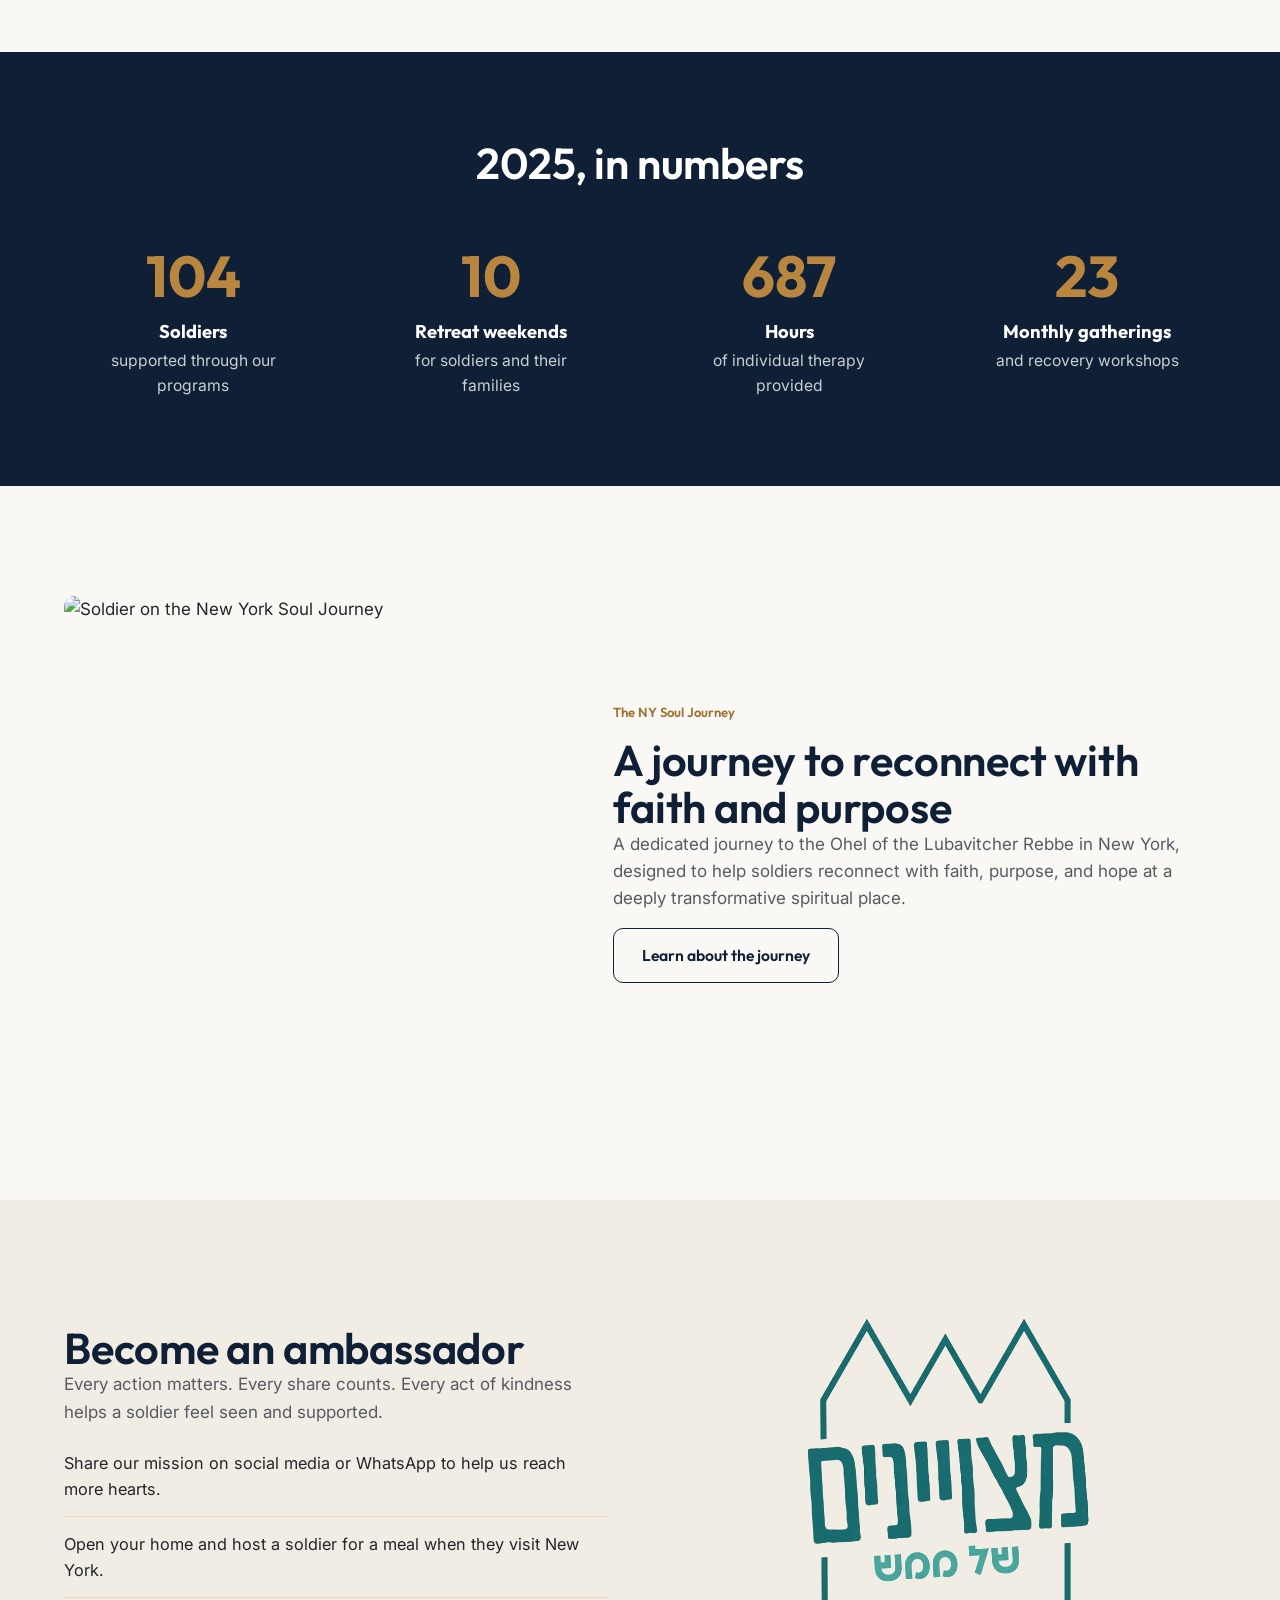
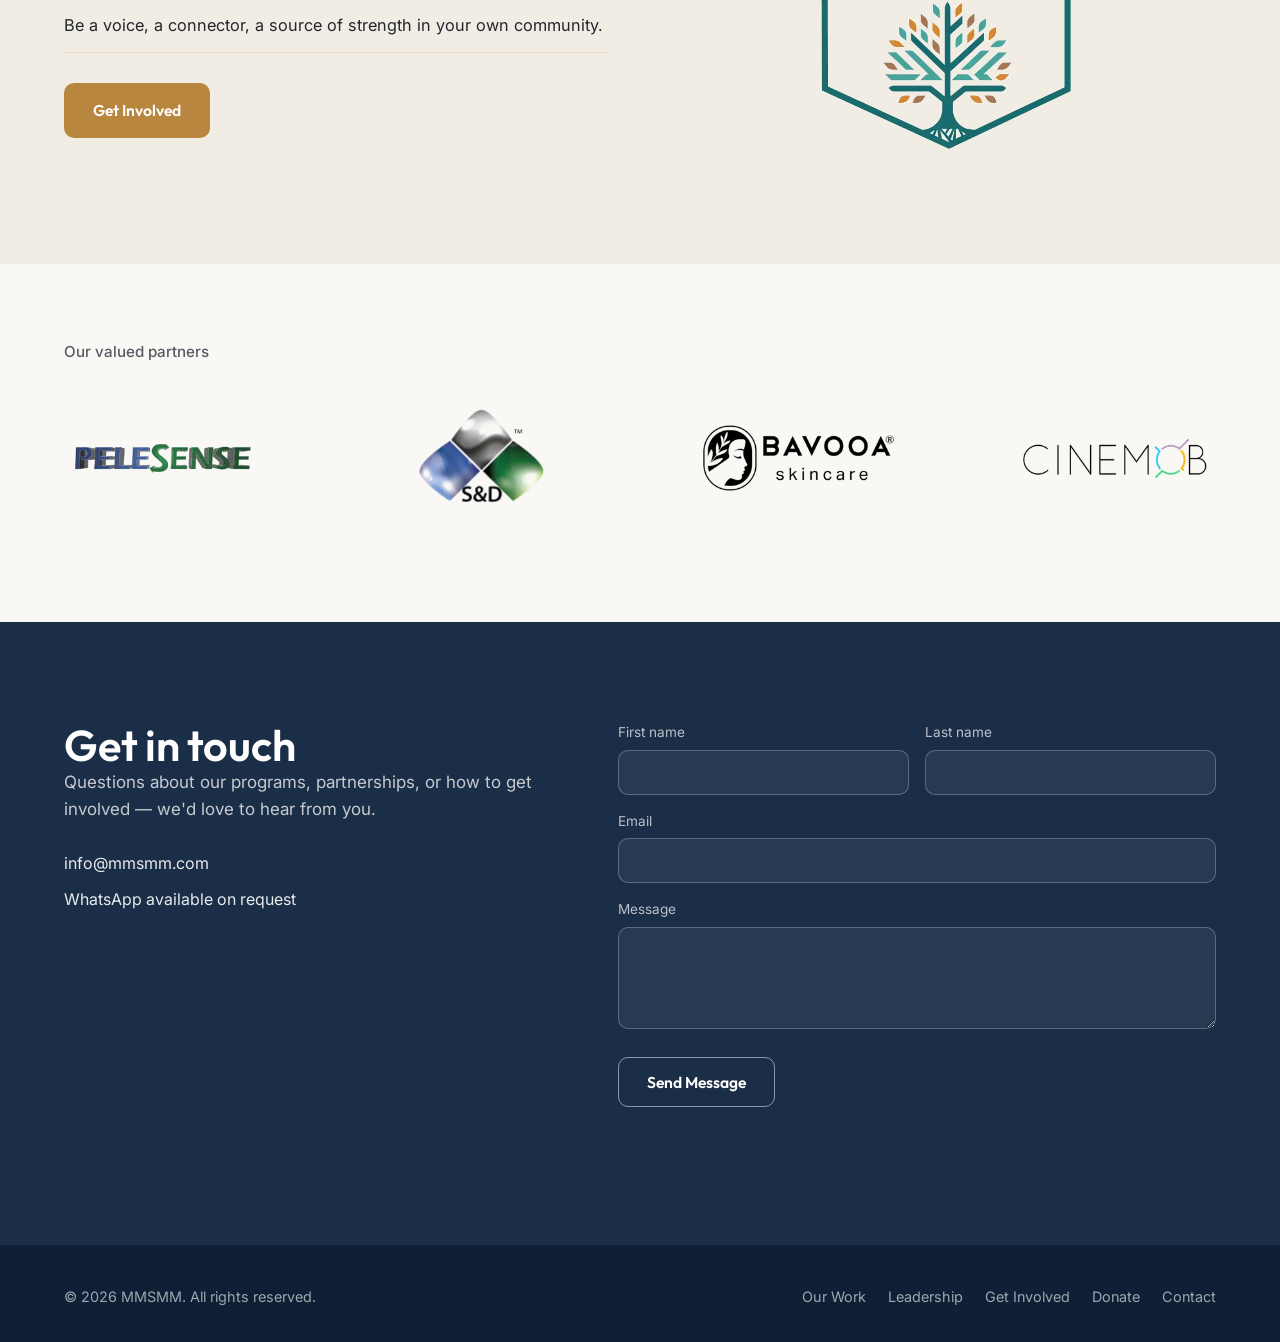
==== commit 1458a27e: "favicon + minor fixes" ====
--- a/index.html
+++ b/index.html
@@ -8,6 +8,7 @@
 <link rel="preconnect" href="https://fonts.googleapis.com">
 <link rel="preconnect" href="https://fonts.gstatic.com" crossorigin>
 <link href="https://fonts.googleapis.com/css2?family=Outfit:wght@500;600;700&family=Inter:wght@400;500;600&display=swap" rel="stylesheet">
+<link rel="icon" type="image/svg+xml" href="assets/favicon.svg">
 <link rel="stylesheet" href="styles.css">
 </head>
 <body>
--- a/styles.css
+++ b/styles.css
@@ -136,6 +136,7 @@
   grid-template-columns: 1.05fr 0.95fr;
   align-items: stretch;
   min-height: 60vh;
+  gap: 0;
 }
 .hero-copy {
   display: flex;
@@ -440,13 +441,28 @@
   nav.main-nav.nav-open { display: flex; }
   nav.main-nav a.nav-link { padding: 12px 0; width: 100%; border-bottom: 1px solid var(--paper-dim); }
   .menu-toggle { display: flex; }
-  .hero { grid-template-columns: 1fr; min-height: auto; }
-  .hero-media-wrap { justify-content: center; }
-  .hero-media { height: 40vh; }
+
+  .hero { grid-template-columns: 1fr; min-height: auto; gap: 32px; }
+  .hero-copy { padding-top: 40px; }
+  .hero-actions { padding-bottom: 24px; }
+  .hero-media-wrap { justify-content: center; padding: 0 var(--edge) 40px; }
+  .hero-media { height: auto; width: 100%; aspect-ratio: 1/1; border-radius: var(--radius-lg); }
+
+  .pillars { padding: 60px var(--edge) 50px; }
   .pillar-grid { grid-template-columns: 1fr; }
+
+  .stats-band { padding: 56px var(--edge); }
   .stats-inner { grid-template-columns: 1fr 1fr; }
-  .journey { grid-template-columns: 1fr; }
-  .ambassador-inner { grid-template-columns: 1fr; }
-  .contact-inner { grid-template-columns: 1fr; }
+
+  .journey-outer { padding: 60px var(--edge); }
+  .journey { grid-template-columns: 1fr; gap: 32px; }
+
+  .ambassador { padding: 44px var(--edge); }
+  .ambassador-inner { grid-template-columns: 1fr; gap: 32px; }
+
+  .partners-outer { padding: 50px var(--edge) 60px; }
+
+  .contact-band { padding: 56px var(--edge); }
+  .contact-inner { grid-template-columns: 1fr; gap: 32px; }
   .form-row { grid-template-columns: 1fr; }
 }
